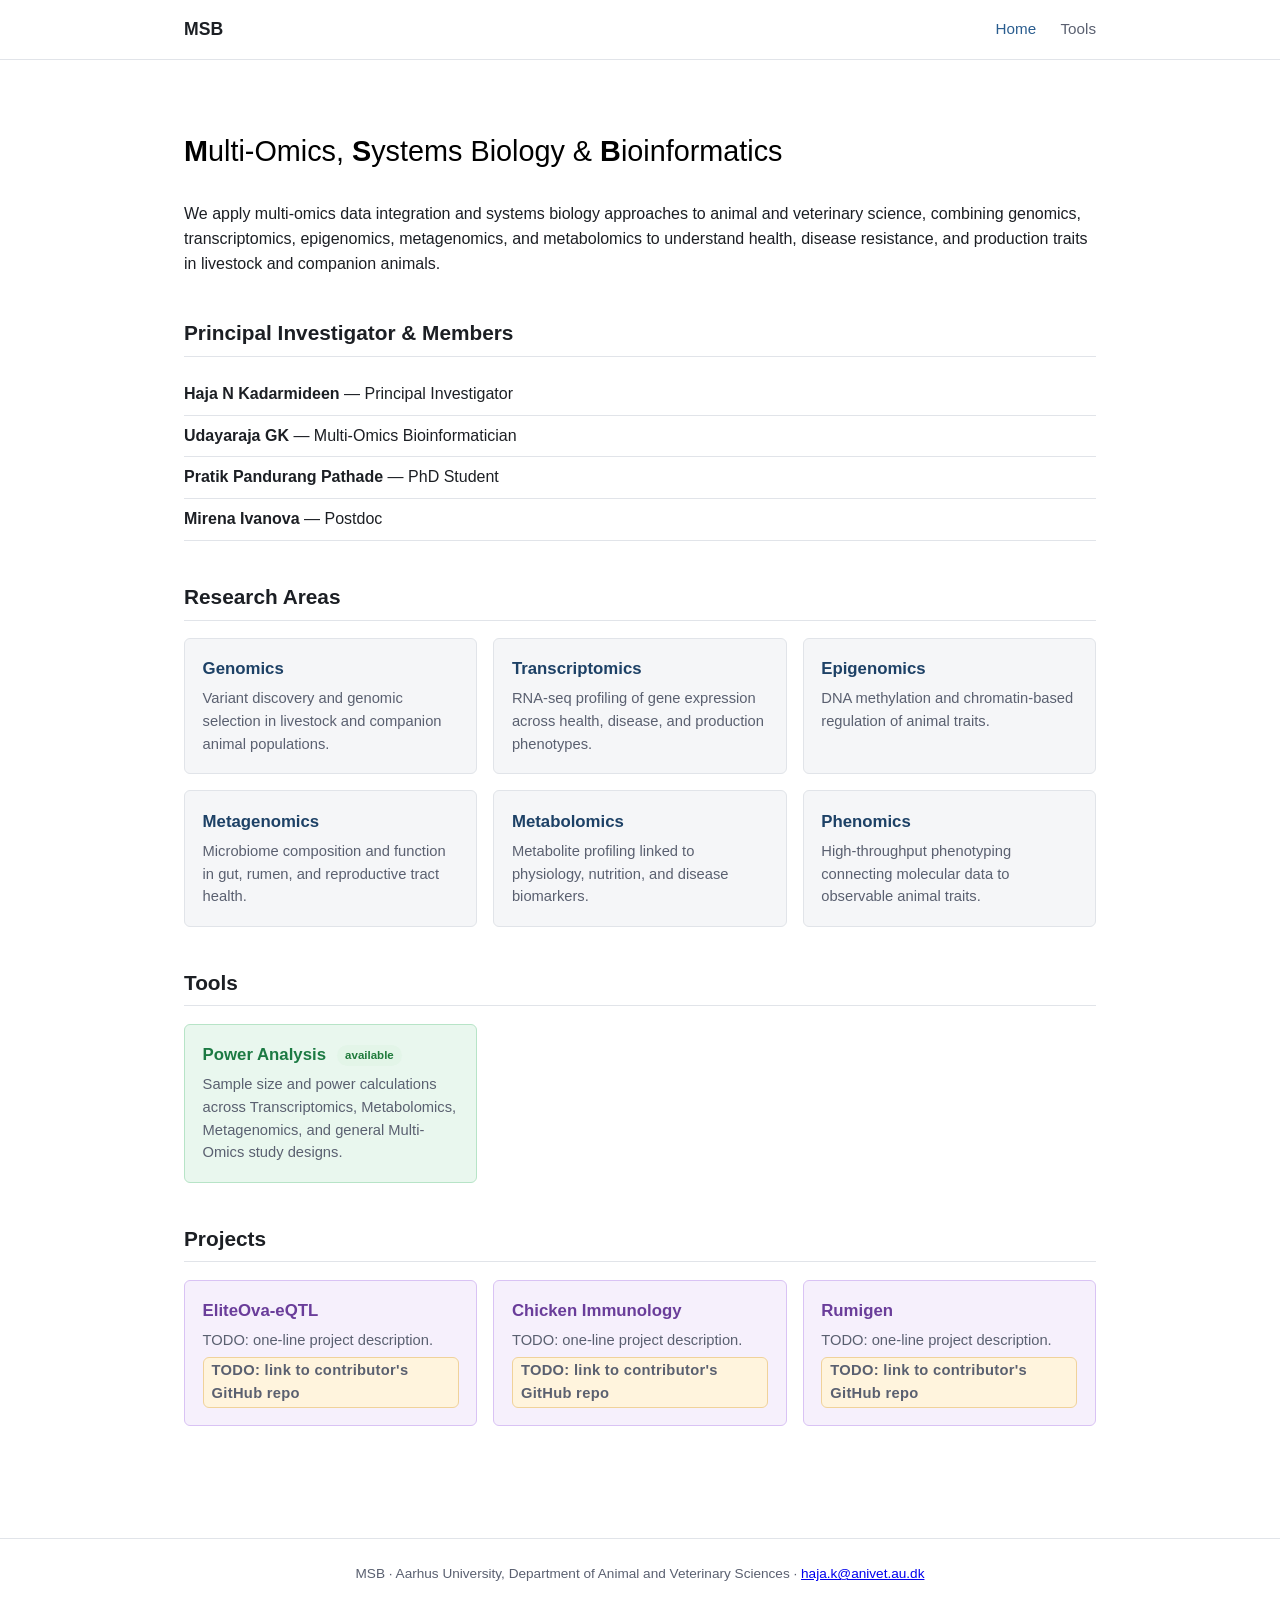
==== index.html @ 5faf8954 "team member update" ====
<!DOCTYPE html>
<html lang="en">
<head>
<meta charset="UTF-8">
<meta name="viewport" content="width=device-width, initial-scale=1.0">
<title>MSB &mdash; Multi-Omics, Systems Biology &amp; Bioinformatics</title>
<link rel="stylesheet" href="assets/style.css">
</head>
<body>

<header class="site-header">
  <div class="wrap">
    <a class="brand" href="index.html">MSB</a>
    <nav>
      <a href="index.html" class="active">Home</a>
      <a href="tools/index.html">Tools</a>
    </nav>
  </div>
</header>

<main>
  <p class="lede" style="font-size: 1.8rem; color: #000000;">
	<strong>M</strong>ulti-Omics, <strong>S</strong>ystems Biology &amp; <strong>B</strong>ioinformatics
  </p>
  <p>
    We apply multi-omics data integration and systems biology approaches to animal and veterinary science,
    combining genomics, transcriptomics, epigenomics, metagenomics, and metabolomics to understand health,
    disease resistance, and production traits in livestock and companion animals.
  </p>

  <h2>Principal Investigator &amp; Members</h2>
  <ul class="member-list">
    <li><strong>Haja N Kadarmideen</strong> &mdash; Principal Investigator</li>
    <li><strong>Udayaraja GK</strong> &mdash; Multi-Omics Bioinformatician</li>
    <li><strong>Pratik Pandurang Pathade</strong> &mdash; PhD Student</li>
	<li><strong>Mirena Ivanova</strong> &mdash; Postdoc</li>
  </ul>

  <h2>Research Areas</h2>
  <div class="card-grid">
    <div class="card">
      <h3>Genomics</h3>
      <p>Variant discovery and genomic selection in livestock and companion animal populations.</p>
    </div>
    <div class="card">
      <h3>Transcriptomics</h3>
      <p>RNA-seq profiling of gene expression across health, disease, and production phenotypes.</p>
    </div>
    <div class="card">
      <h3>Epigenomics</h3>
      <p>DNA methylation and chromatin-based regulation of animal traits.</p>
    </div>
    <div class="card">
      <h3>Metagenomics</h3>
      <p>Microbiome composition and function in gut, rumen, and reproductive tract health.</p>
    </div>
    <div class="card">
      <h3>Metabolomics</h3>
      <p>Metabolite profiling linked to physiology, nutrition, and disease biomarkers.</p>
    </div>
    <div class="card">
      <h3>Phenomics</h3>
      <p>High-throughput phenotyping connecting molecular data to observable animal traits.</p>
    </div>
  </div>

  <h2>Tools</h2>
  <div class="card-grid">
    <a class="card card-tool" href="tools/power-analysis/index.html">
      <h3>Power Analysis <span class="status-pill status-available">available</span></h3>
      <p>Sample size and power calculations across Transcriptomics, Metabolomics, Metagenomics, and general Multi-Omics study designs.</p>
    </a>
  </div>

  <h2>Projects</h2>
  <div class="card-grid">
    <div class="card card-project">
      <h3>EliteOva-eQTL</h3>
      <p>TODO: one-line project description.</p>
      <p class="todo">TODO: link to contributor's GitHub repo</p>
    </div>
    <div class="card card-project">
      <h3>Chicken Immunology</h3>
      <p>TODO: one-line project description.</p>
      <p class="todo">TODO: link to contributor's GitHub repo</p>
    </div>
    <div class="card card-project">
      <h3>Rumigen</h3>
      <p>TODO: one-line project description.</p>
      <p class="todo">TODO: link to contributor's GitHub repo</p>
    </div>
  </div>

  <!-- TODO (deferred, not currently shown): Selected Publications section.
       <h2>Selected Publications</h2>
       <ul class="pub-list">
         <li>Author list. Title. <em>Journal</em>, Year. link/DOI</li>
       </ul>
  -->
</main>

<footer class="site-footer">
  MSB &middot; Aarhus University, Department of Animal and Veterinary Sciences &middot;
  <a href="mailto:haja.k@anivet.au.dk">haja.k@anivet.au.dk</a>
</footer>

</body>
</html>
---- assets/style.css ----
:root {
  --bg: #ffffff;
  --bg-alt: #f5f6f8;
  --text: #1c1f24;
  --text-muted: #5a6070;
  --border: #e1e4e9;
  --accent: #2a5d8f;
  --accent-dark: #1d4166;
  --radius: 6px;
  --max-width: 960px;
  font-size: 16px;
}

* { box-sizing: border-box; }

body {
  margin: 0;
  font-family: -apple-system, BlinkMacSystemFont, "Segoe UI", Helvetica, Arial, sans-serif;
  color: var(--text);
  background: var(--bg);
  line-height: 1.55;
}

header.site-header {
  border-bottom: 1px solid var(--border);
  background: var(--bg);
}

.site-header .wrap {
  max-width: var(--max-width);
  margin: 0 auto;
  padding: 1rem 1.5rem;
  display: flex;
  align-items: center;
  justify-content: space-between;
}

.site-header .brand {
  font-weight: 600;
  font-size: 1.1rem;
  text-decoration: none;
  color: var(--text);
}

.site-header nav a {
  margin-left: 1.25rem;
  text-decoration: none;
  color: var(--text-muted);
  font-size: 0.95rem;
}

.site-header nav a:hover,
.site-header nav a.active {
  color: var(--accent);
}

main {
  max-width: var(--max-width);
  margin: 0 auto;
  padding: 2.5rem 1.5rem 4rem;
}

h1 { font-size: 1.8rem; margin-bottom: 0.5rem; }
h2 { font-size: 1.3rem; margin-top: 2.5rem; border-bottom: 1px solid var(--border); padding-bottom: 0.4rem; }
h3 { font-size: 1.05rem; margin-bottom: 0.3rem; }

p.lede { color: var(--text-muted); font-size: 1.05rem; }

.todo {
  display: inline-block;
  background: #fff4dd;
  color: #8a5a00;
  border: 1px solid #f0d29a;
  border-radius: var(--radius);
  padding: 0.1rem 0.5rem;
  font-size: 0.8rem;
  font-weight: 600;
  letter-spacing: 0.02em;
}

.card-grid {
  display: grid;
  grid-template-columns: repeat(auto-fill, minmax(220px, 1fr));
  gap: 1rem;
  margin-top: 1rem;
}

.card {
  border: 1px solid var(--border);
  border-radius: var(--radius);
  padding: 1.1rem;
  background: var(--bg-alt);
  text-decoration: none;
  color: var(--text);
  display: block;
}

.card:hover { border-color: var(--accent); }

.card.card-tool {
  background: #e9f7ee;
  border-color: #b7e4c7;
}
.card.card-tool h3 { color: #1c7a43; }

.card.card-project {
  background: #f6f0fc;
  border-color: #d9c3f4;
}
.card.card-project h3 { color: #6a3d9a; }

.power-layout {
  display: flex;
  gap: 1.75rem;
  align-items: flex-start;
  margin-top: 1.5rem;
}

.power-sidebar {
  display: flex;
  flex-direction: column;
  gap: 0.35rem;
  min-width: 190px;
  flex-shrink: 0;
}

.power-tab {
  text-align: left;
  padding: 0.6rem 0.9rem;
  border: 1px solid var(--border);
  border-radius: var(--radius);
  background: var(--bg);
  color: var(--text);
  cursor: pointer;
  font-size: 0.9rem;
  display: flex;
  align-items: center;
  justify-content: space-between;
  gap: 0.5rem;
}

.power-tab:hover { border-color: var(--accent); }

.power-tab.active {
  background: var(--accent);
  border-color: var(--accent);
  color: #fff;
}

.power-content {
  flex: 1;
  min-width: 0;
}

.power-panel { display: none; }
.power-panel.active { display: block; }

.power-empty-state {
  display: none;
  padding: 2rem 1.5rem;
  border: 1px dashed var(--border);
  border-radius: var(--radius);
  color: var(--text-muted);
  max-width: 700px;
}
.power-empty-state.active { display: block; }

.power-placeholder {
  padding: 1.5rem;
  border: 1px dashed var(--border);
  border-radius: var(--radius);
  color: var(--text-muted);
  max-width: 700px;
}

@media (max-width: 680px) {
  .power-layout { flex-direction: column; }
  .power-sidebar { flex-direction: row; flex-wrap: wrap; min-width: 0; }
}

.card h3 { margin-top: 0; color: var(--accent-dark); }
.card p { margin: 0.3rem 0 0; color: var(--text-muted); font-size: 0.92rem; }

.status-pill {
  display: inline-block;
  font-size: 0.72rem;
  font-weight: 600;
  padding: 0.1rem 0.5rem;
  border-radius: 999px;
  margin-left: 0.4rem;
  vertical-align: middle;
}

.status-available { background: #e3f5e8; color: #1e7a3a; }
.status-planned { background: #eef0f3; color: var(--text-muted); }

ul.member-list, ul.pub-list { list-style: none; padding: 0; margin: 0.5rem 0; }
ul.member-list li, ul.pub-list li {
  padding: 0.5rem 0;
  border-bottom: 1px solid var(--border);
}

form.calc-form {
  display: grid;
  grid-template-columns: repeat(auto-fit, minmax(220px, 1fr));
  gap: 1rem 1.5rem;
  margin-top: 1.5rem;
  max-width: 700px;
}

form.calc-form label {
  display: block;
  font-size: 0.85rem;
  font-weight: 600;
  margin-bottom: 0.25rem;
}

form.calc-form input,
form.calc-form select {
  width: 100%;
  padding: 0.45rem 0.55rem;
  border: 1px solid var(--border);
  border-radius: var(--radius);
  font-size: 0.95rem;
}

form.calc-form .field-hint {
  font-size: 0.78rem;
  color: var(--text-muted);
  margin-top: 0.2rem;
}

form.calc-form .full-width { grid-column: 1 / -1; }

.mode-toggle {
  display: flex;
  gap: 0.5rem;
  margin: 1rem 0;
}

.mode-toggle button {
  padding: 0.4rem 0.9rem;
  border: 1px solid var(--border);
  background: var(--bg);
  border-radius: 999px;
  cursor: pointer;
  font-size: 0.88rem;
}

.mode-toggle button.active {
  background: var(--accent);
  border-color: var(--accent);
  color: white;
}

button.calc-submit {
  grid-column: 1 / -1;
  justify-self: start;
  padding: 0.55rem 1.4rem;
  background: var(--accent);
  color: white;
  border: none;
  border-radius: var(--radius);
  font-size: 0.95rem;
  cursor: pointer;
}

button.calc-submit:hover { background: var(--accent-dark); }

.mtc-toggle-label {
  display: flex;
  align-items: center;
  gap: 0.5rem;
  font-size: 0.85rem;
  font-weight: 600;
  cursor: pointer;
  margin-top: 0.25rem;
}

.mtc-row {
  display: flex;
  gap: 1rem;
  flex-wrap: wrap;
  padding: 0.75rem 1rem;
  background: var(--bg-alt);
  border: 1px solid var(--border);
  border-radius: var(--radius);
}

.mtc-row > div { flex: 1; min-width: 150px; }

.result-box {
  margin-top: 1.5rem;
  padding: 1rem 1.25rem;
  background: var(--bg-alt);
  border: 1px solid var(--border);
  border-radius: var(--radius);
  max-width: 700px;
}

.result-box .headline {
  font-size: 1.5rem;
  font-weight: 700;
  color: var(--accent-dark);
}

.result-box.hidden { display: none; }

.caveat {
  font-size: 0.85rem;
  color: var(--text-muted);
  border-left: 3px solid var(--border);
  padding-left: 0.75rem;
  margin-top: 1rem;
  max-width: 700px;
}

footer.site-footer {
  border-top: 1px solid var(--border);
  margin-top: 3rem;
  padding: 1.5rem;
  text-align: center;
  color: var(--text-muted);
  font-size: 0.85rem;
}
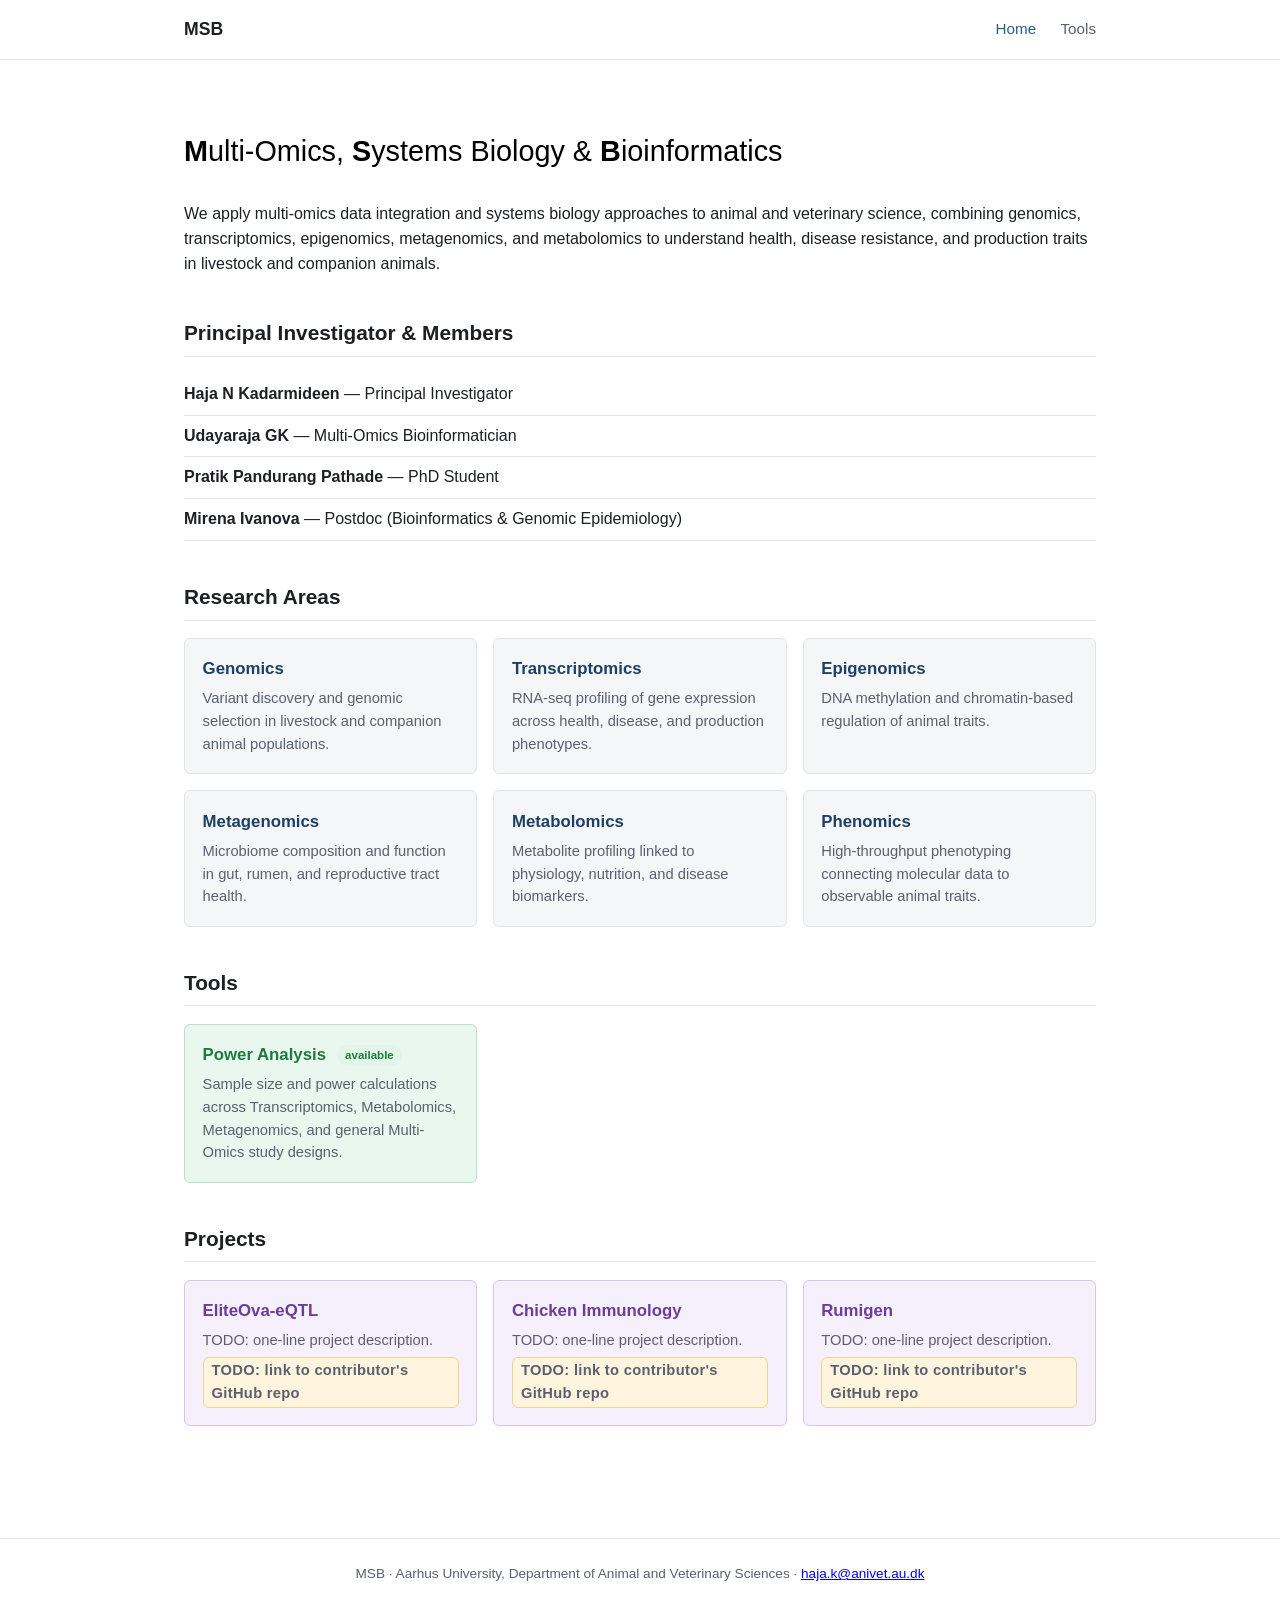
==== commit cf49a03d: "team member updates" ====
--- a/index.html
+++ b/index.html
@@ -33,7 +33,7 @@
     <li><strong>Haja N Kadarmideen</strong> &mdash; Principal Investigator</li>
     <li><strong>Udayaraja GK</strong> &mdash; Multi-Omics Bioinformatician</li>
     <li><strong>Pratik Pandurang Pathade</strong> &mdash; PhD Student</li>
-	<li><strong>Mirena Ivanova</strong> &mdash; Postdoc</li>
+	<li><strong>Mirena Ivanova</strong> &mdash; Postdoc (Bioinformatics & Genomic Epidemiology) </li>
   </ul>
 
   <h2>Research Areas</h2>
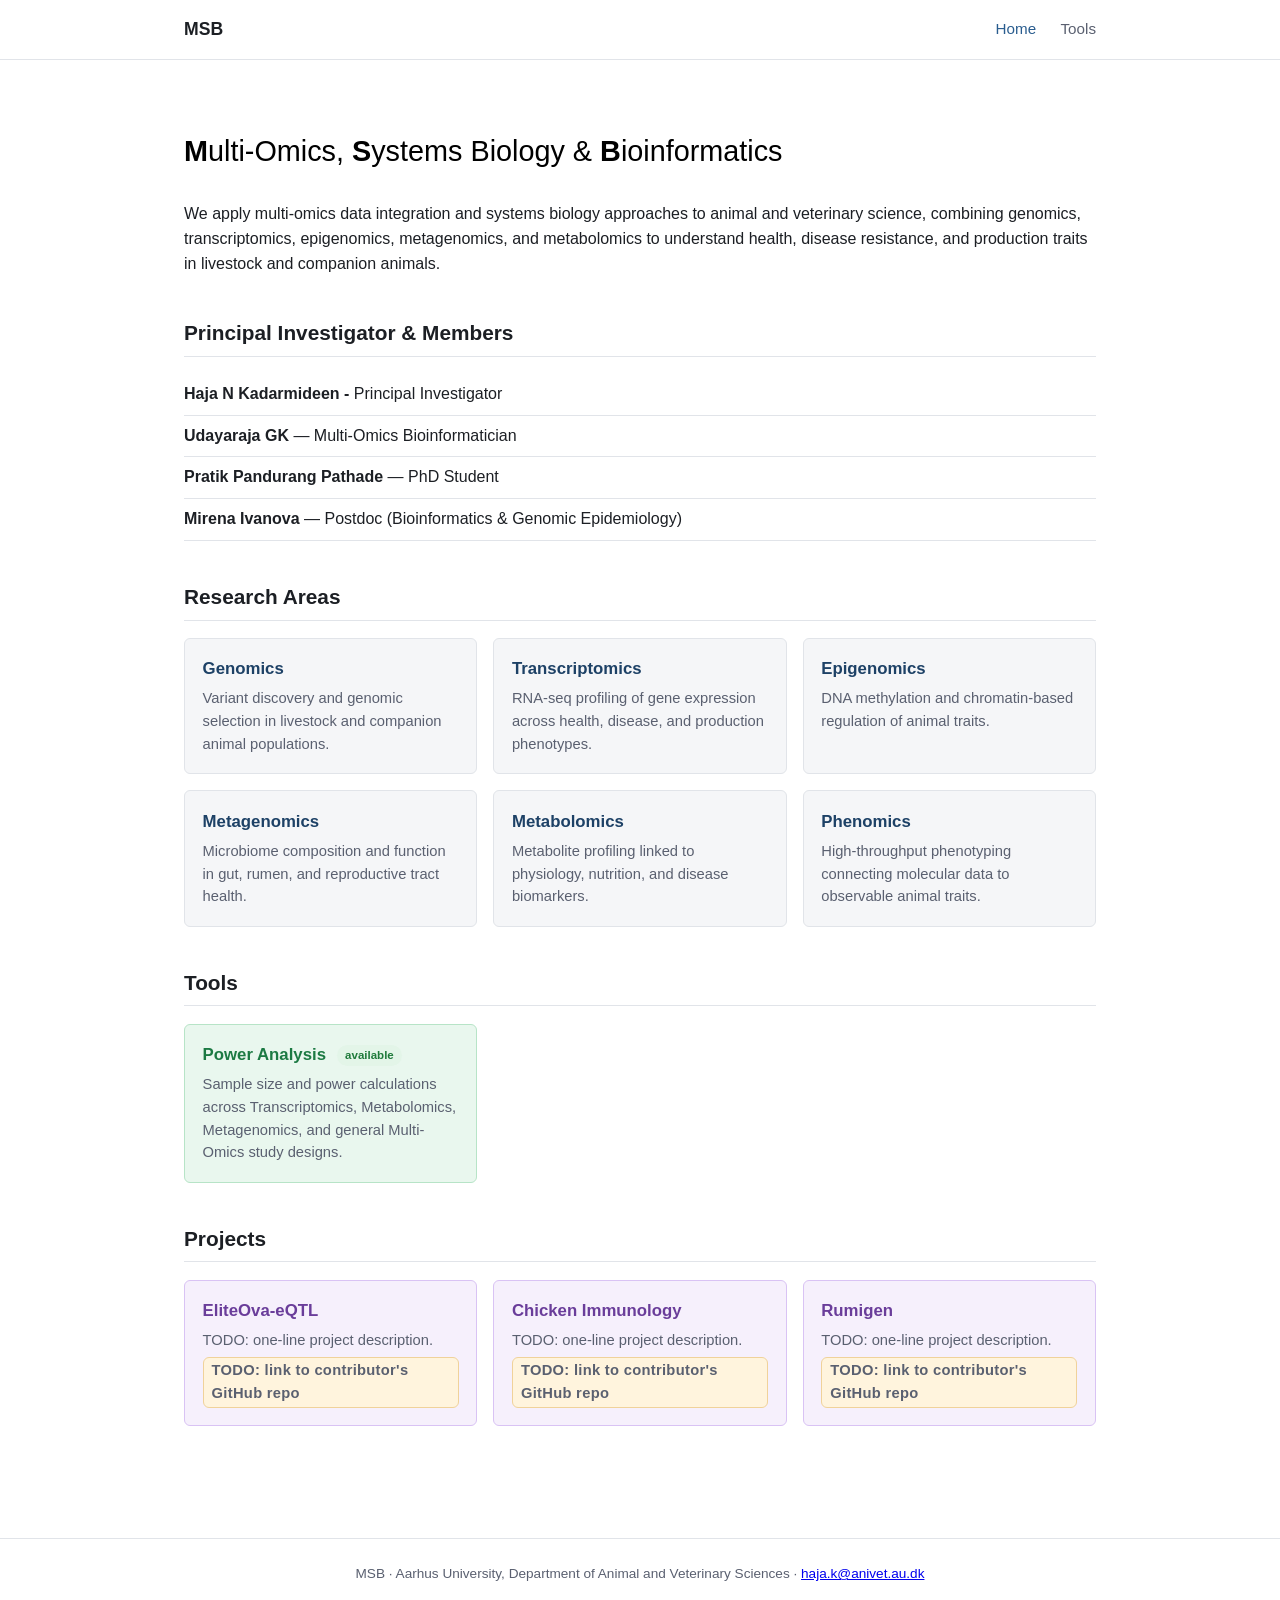
==== commit 5bdabdac: "text updates" ====
--- a/index.html
+++ b/index.html
@@ -30,10 +30,10 @@
 
   <h2>Principal Investigator &amp; Members</h2>
   <ul class="member-list">
-    <li><strong>Haja N Kadarmideen</strong> &mdash; Principal Investigator</li>
+    <li><strong>Haja N Kadarmideen - </strong> Principal Investigator</li>
     <li><strong>Udayaraja GK</strong> &mdash; Multi-Omics Bioinformatician</li>
     <li><strong>Pratik Pandurang Pathade</strong> &mdash; PhD Student</li>
-	<li><strong>Mirena Ivanova</strong> &mdash; Postdoc (Bioinformatics & Genomic Epidemiology) </li>
+	<li><strong>Mirena Ivanova</strong> &mdash; Postdoc (Bioinformatics & Genomic Epidemiology)</li>
   </ul>
 
   <h2>Research Areas</h2>
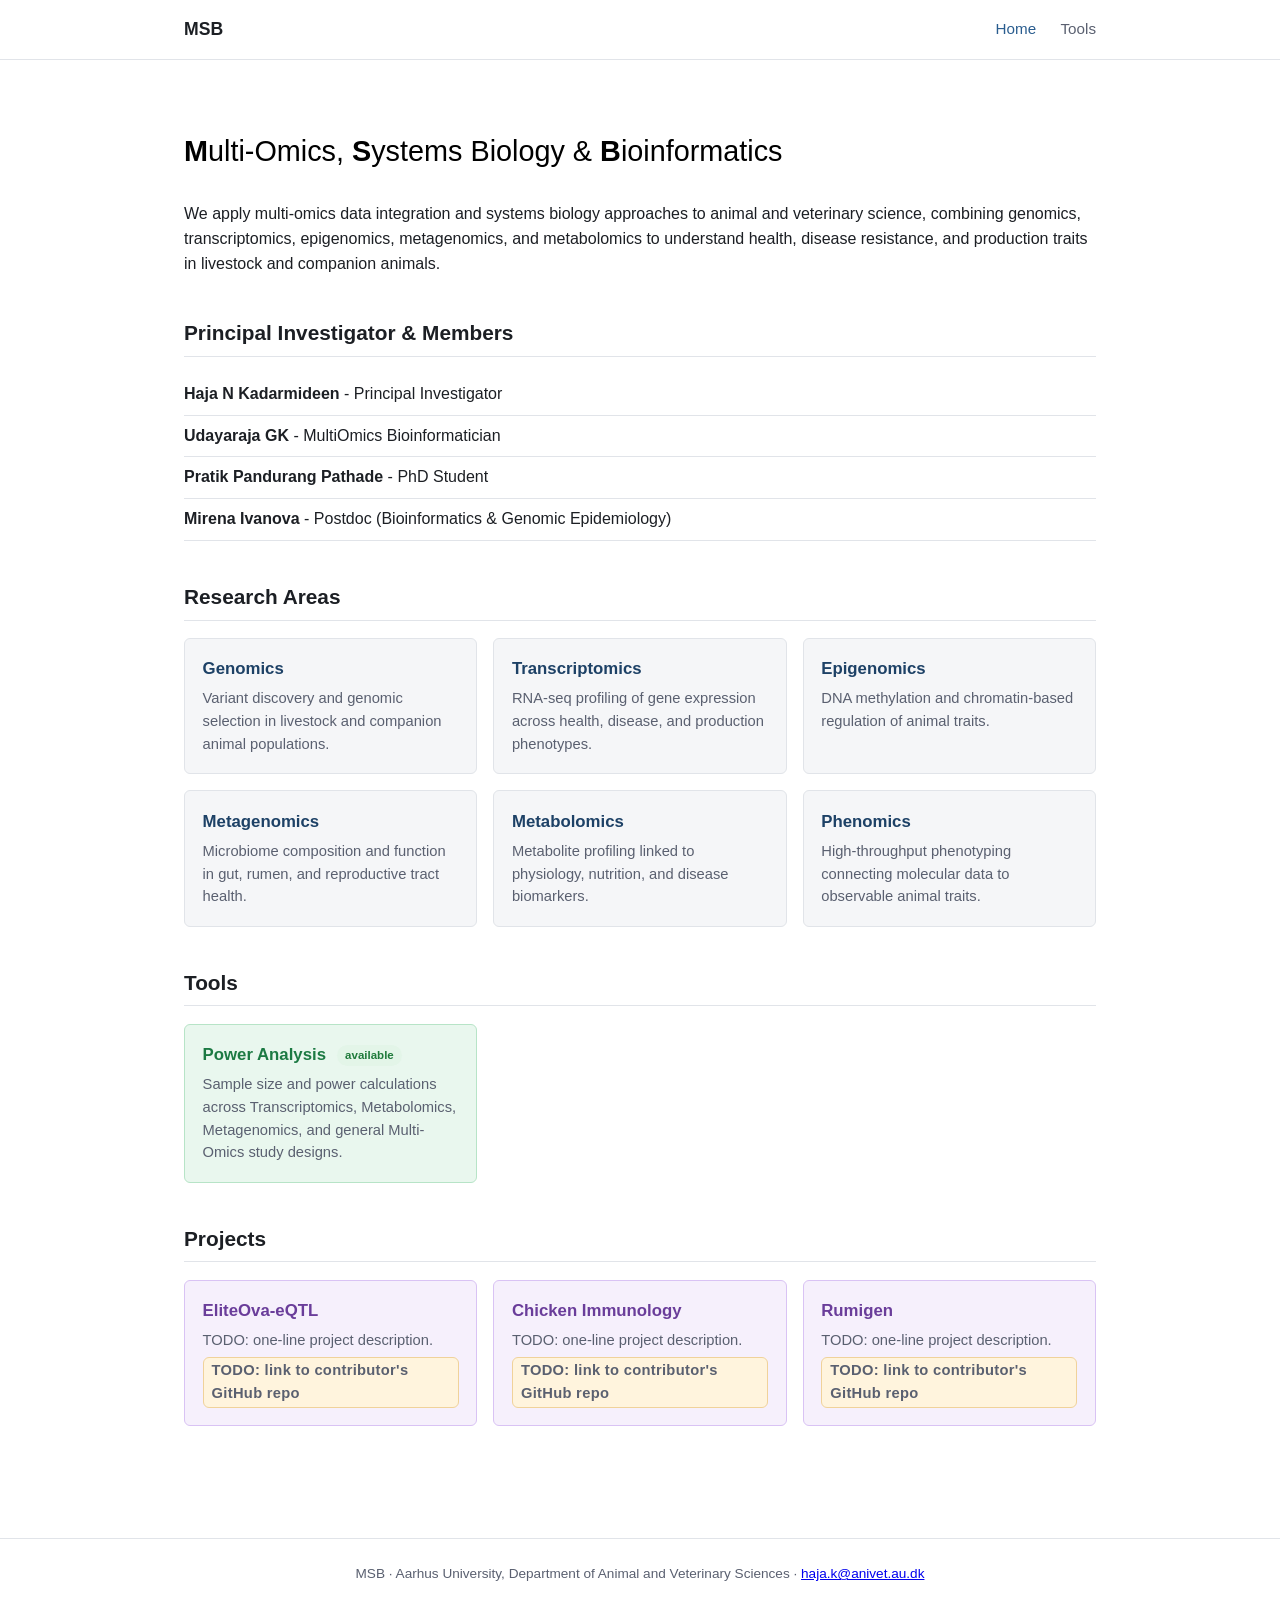
==== commit 1e2423e5: "text updates - names" ====
--- a/index.html
+++ b/index.html
@@ -30,10 +30,10 @@
 
   <h2>Principal Investigator &amp; Members</h2>
   <ul class="member-list">
-    <li><strong>Haja N Kadarmideen - </strong> Principal Investigator</li>
-    <li><strong>Udayaraja GK</strong> &mdash; Multi-Omics Bioinformatician</li>
-    <li><strong>Pratik Pandurang Pathade</strong> &mdash; PhD Student</li>
-	<li><strong>Mirena Ivanova</strong> &mdash; Postdoc (Bioinformatics & Genomic Epidemiology)</li>
+    <li><strong>Haja N Kadarmideen</strong> - Principal Investigator</li>
+    <li><strong>Udayaraja GK</strong> - MultiOmics Bioinformatician</li>
+    <li><strong>Pratik Pandurang Pathade</strong> - PhD Student</li>
+	<li><strong>Mirena Ivanova</strong> - Postdoc (Bioinformatics & Genomic Epidemiology)</li>
   </ul>
 
   <h2>Research Areas</h2>
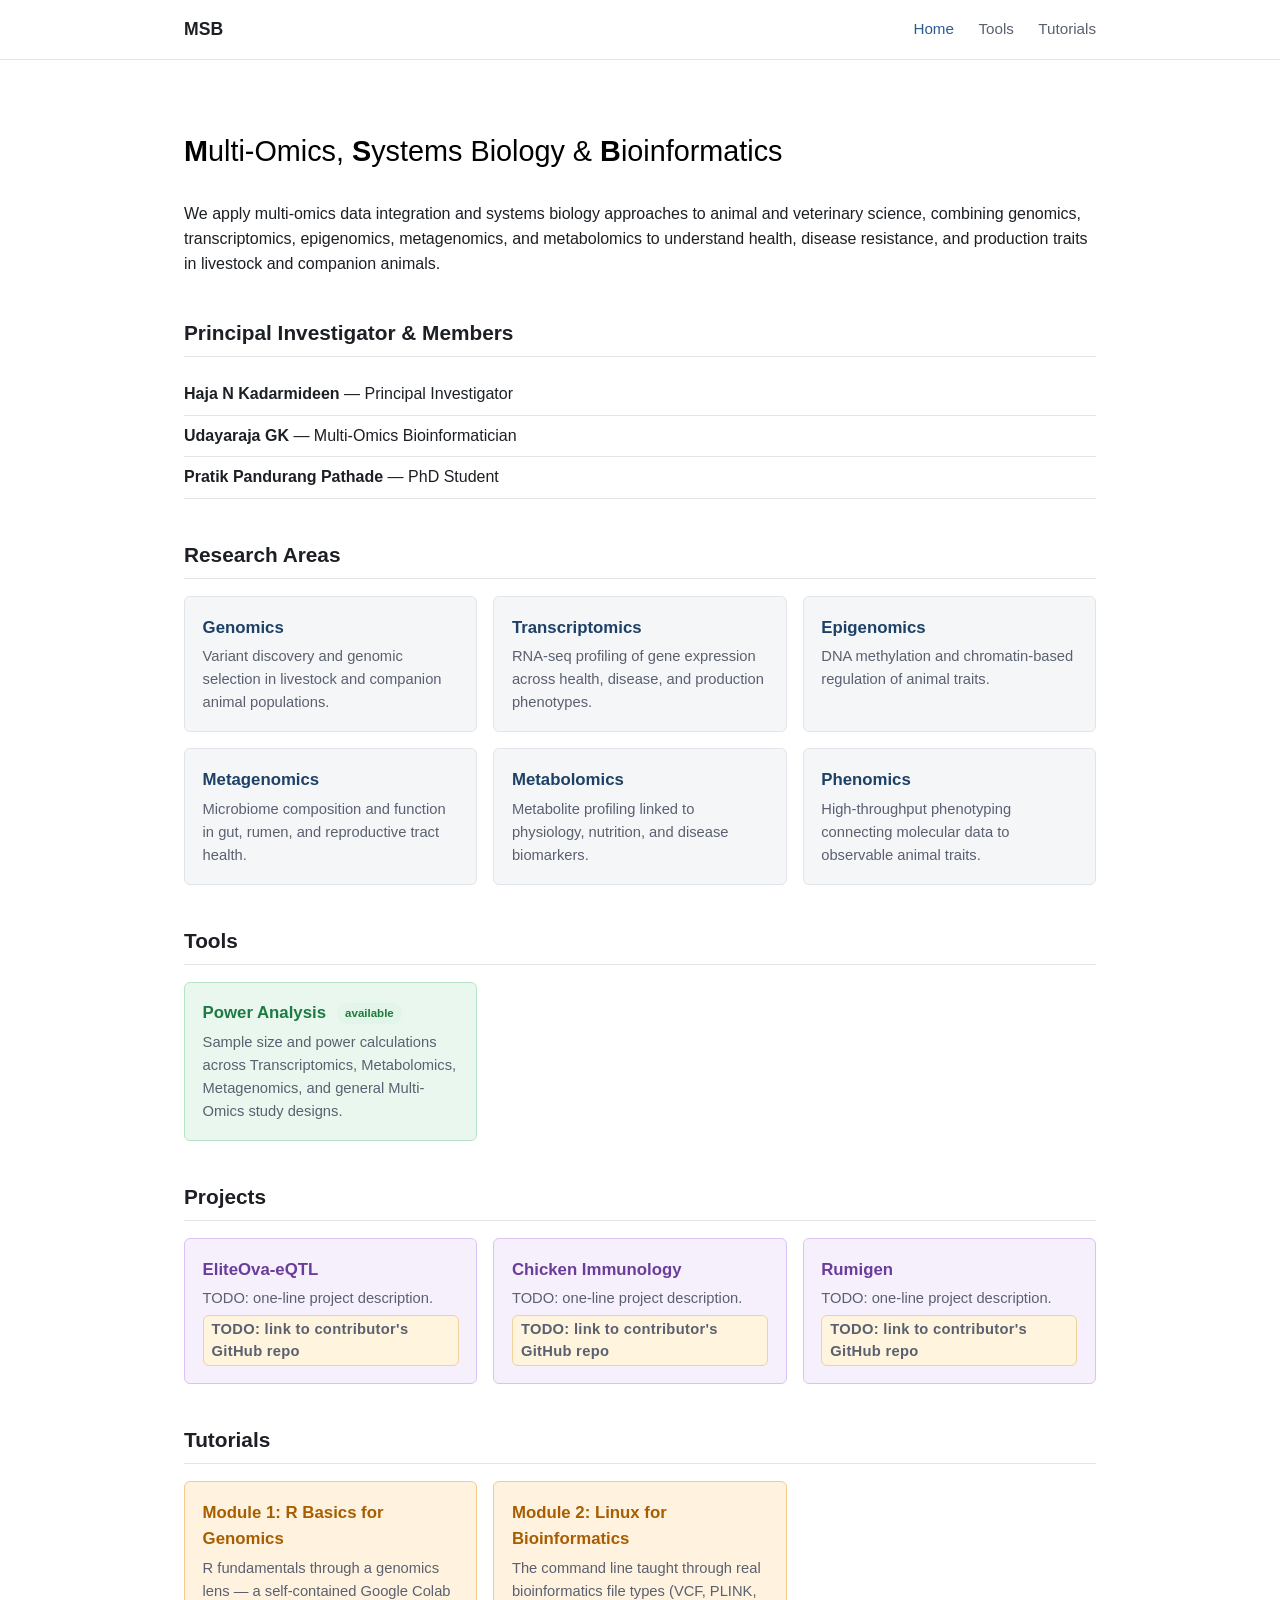
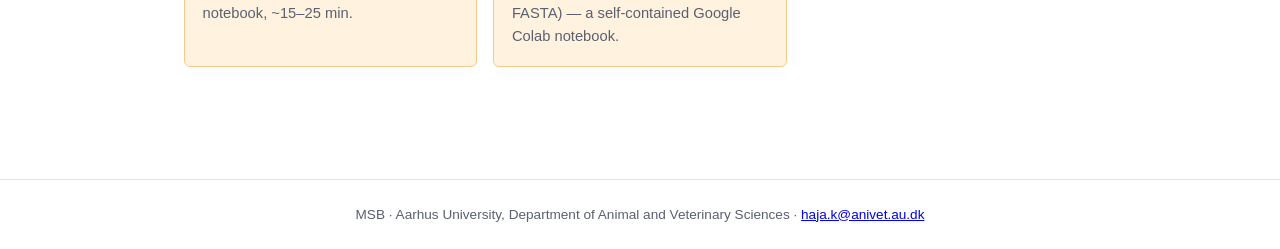
==== commit 4f110113: "Add Tutorials section: R basics and Linux basics modules, hub page, nav updates" ====
--- a/index.html
+++ b/index.html
@@ -14,6 +14,7 @@
     <nav>
       <a href="index.html" class="active">Home</a>
       <a href="tools/index.html">Tools</a>
+      <a href="tutorials/index.html">Tutorials</a>
     </nav>
   </div>
 </header>
@@ -30,10 +31,9 @@
 
   <h2>Principal Investigator &amp; Members</h2>
   <ul class="member-list">
-    <li><strong>Haja N Kadarmideen</strong> - Principal Investigator</li>
-    <li><strong>Udayaraja GK</strong> - MultiOmics Bioinformatician</li>
-    <li><strong>Pratik Pandurang Pathade</strong> - PhD Student</li>
-	<li><strong>Mirena Ivanova</strong> - Postdoc (Bioinformatics & Genomic Epidemiology)</li>
+    <li><strong>Haja N Kadarmideen</strong> &mdash; Principal Investigator</li>
+    <li><strong>Udayaraja GK</strong> &mdash; Multi-Omics Bioinformatician</li>
+    <li><strong>Pratik Pandurang Pathade</strong> &mdash; PhD Student</li>
   </ul>
 
   <h2>Research Areas</h2>
@@ -91,6 +91,18 @@
     </div>
   </div>
 
+  <h2>Tutorials</h2>
+  <div class="card-grid">
+    <a class="card card-tutorial" href="tutorials/index.html#r-basics">
+      <h3>Module 1: R Basics for Genomics</h3>
+      <p>R fundamentals through a genomics lens &mdash; a self-contained Google Colab notebook, ~15&ndash;25 min.</p>
+    </a>
+    <a class="card card-tutorial" href="tutorials/index.html#linux-basics">
+      <h3>Module 2: Linux for Bioinformatics</h3>
+      <p>The command line taught through real bioinformatics file types (VCF, PLINK, FASTA) &mdash; a self-contained Google Colab notebook.</p>
+    </a>
+  </div>
+
   <!-- TODO (deferred, not currently shown): Selected Publications section.
        <h2>Selected Publications</h2>
        <ul class="pub-list">
--- a/assets/style.css
+++ b/assets/style.css
@@ -109,6 +109,12 @@
 }
 .card.card-project h3 { color: #6a3d9a; }
 
+.card.card-tutorial {
+  background: #fff3e0;
+  border-color: #f5cb8c;
+}
+.card.card-tutorial h3 { color: #a85d00; }
+
 .power-layout {
   display: flex;
   gap: 1.75rem;
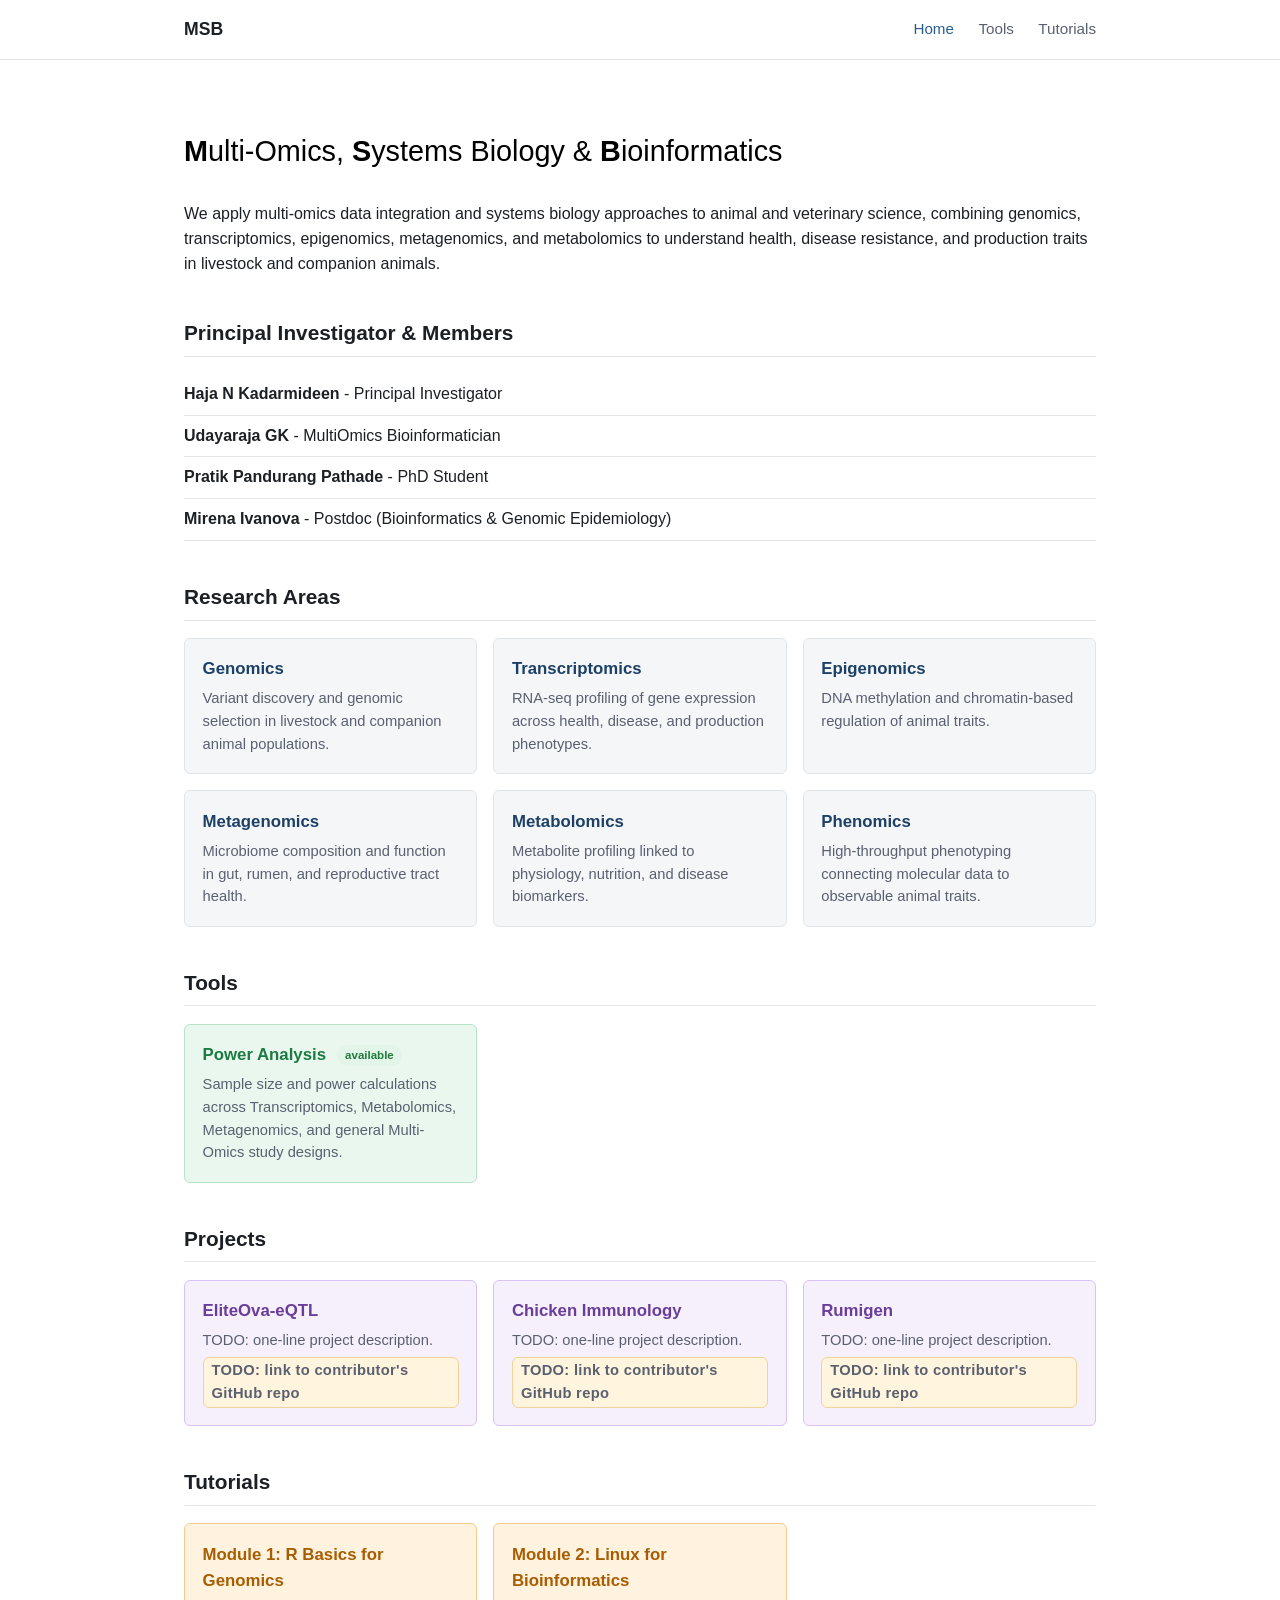
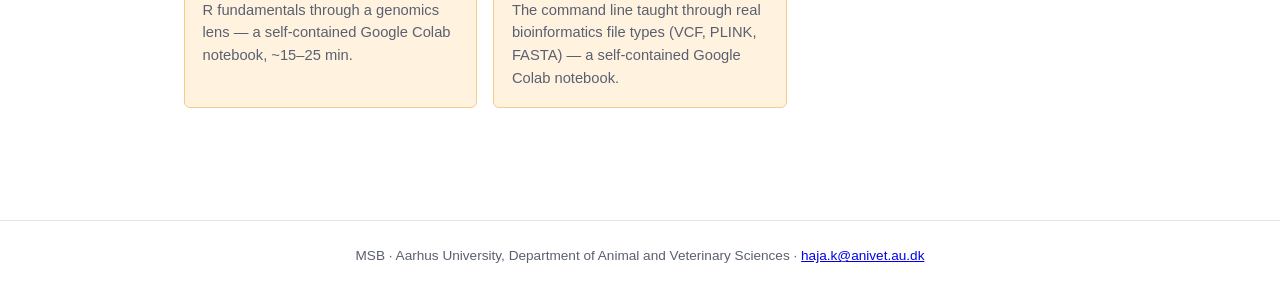
==== commit 7c4d8d45: "Merge branch 'main' of https://github.com/udayaraja/MSB" ====
--- a/index.html
+++ b/index.html
@@ -31,9 +31,10 @@
 
   <h2>Principal Investigator &amp; Members</h2>
   <ul class="member-list">
-    <li><strong>Haja N Kadarmideen</strong> &mdash; Principal Investigator</li>
-    <li><strong>Udayaraja GK</strong> &mdash; Multi-Omics Bioinformatician</li>
-    <li><strong>Pratik Pandurang Pathade</strong> &mdash; PhD Student</li>
+    <li><strong>Haja N Kadarmideen</strong> - Principal Investigator</li>
+    <li><strong>Udayaraja GK</strong> - MultiOmics Bioinformatician</li>
+    <li><strong>Pratik Pandurang Pathade</strong> - PhD Student</li>
+	<li><strong>Mirena Ivanova</strong> - Postdoc (Bioinformatics & Genomic Epidemiology)</li>
   </ul>
 
   <h2>Research Areas</h2>
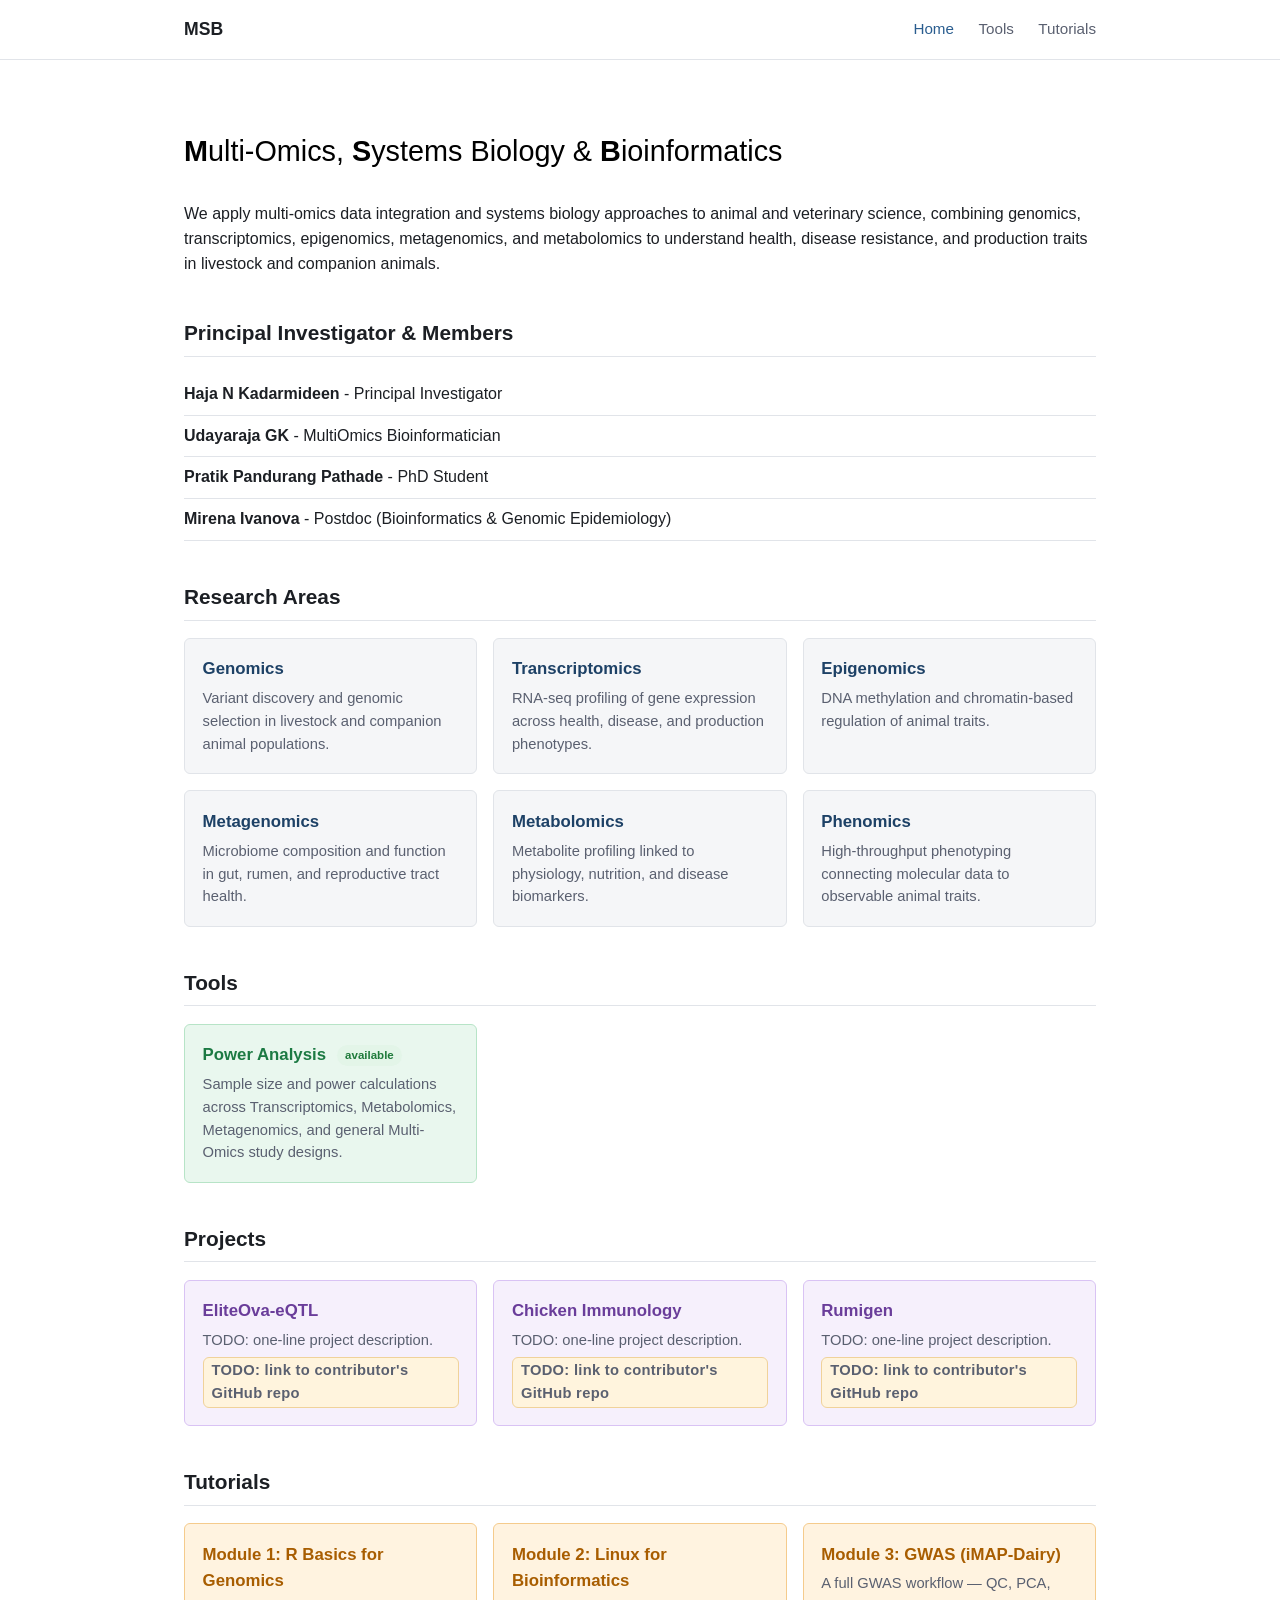
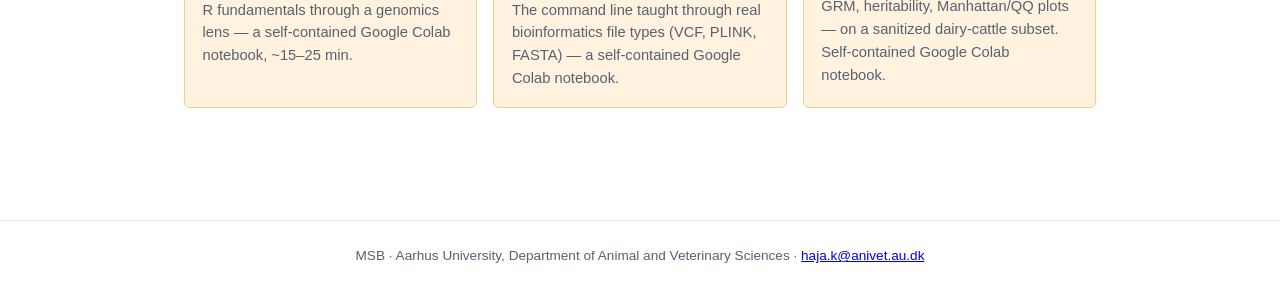
==== commit 71e9b5c7: "Add GWAS (iMAP-Dairy) tutorial module" ====
--- a/index.html
+++ b/index.html
@@ -102,6 +102,10 @@
       <h3>Module 2: Linux for Bioinformatics</h3>
       <p>The command line taught through real bioinformatics file types (VCF, PLINK, FASTA) &mdash; a self-contained Google Colab notebook.</p>
     </a>
+    <a class="card card-tutorial" href="tutorials/index.html#gwas">
+      <h3>Module 3: GWAS (iMAP-Dairy)</h3>
+      <p>A full GWAS workflow &mdash; QC, PCA, GRM, heritability, Manhattan/QQ plots &mdash; on a sanitized dairy-cattle subset. Self-contained Google Colab notebook.</p>
+    </a>
   </div>
 
   <!-- TODO (deferred, not currently shown): Selected Publications section.
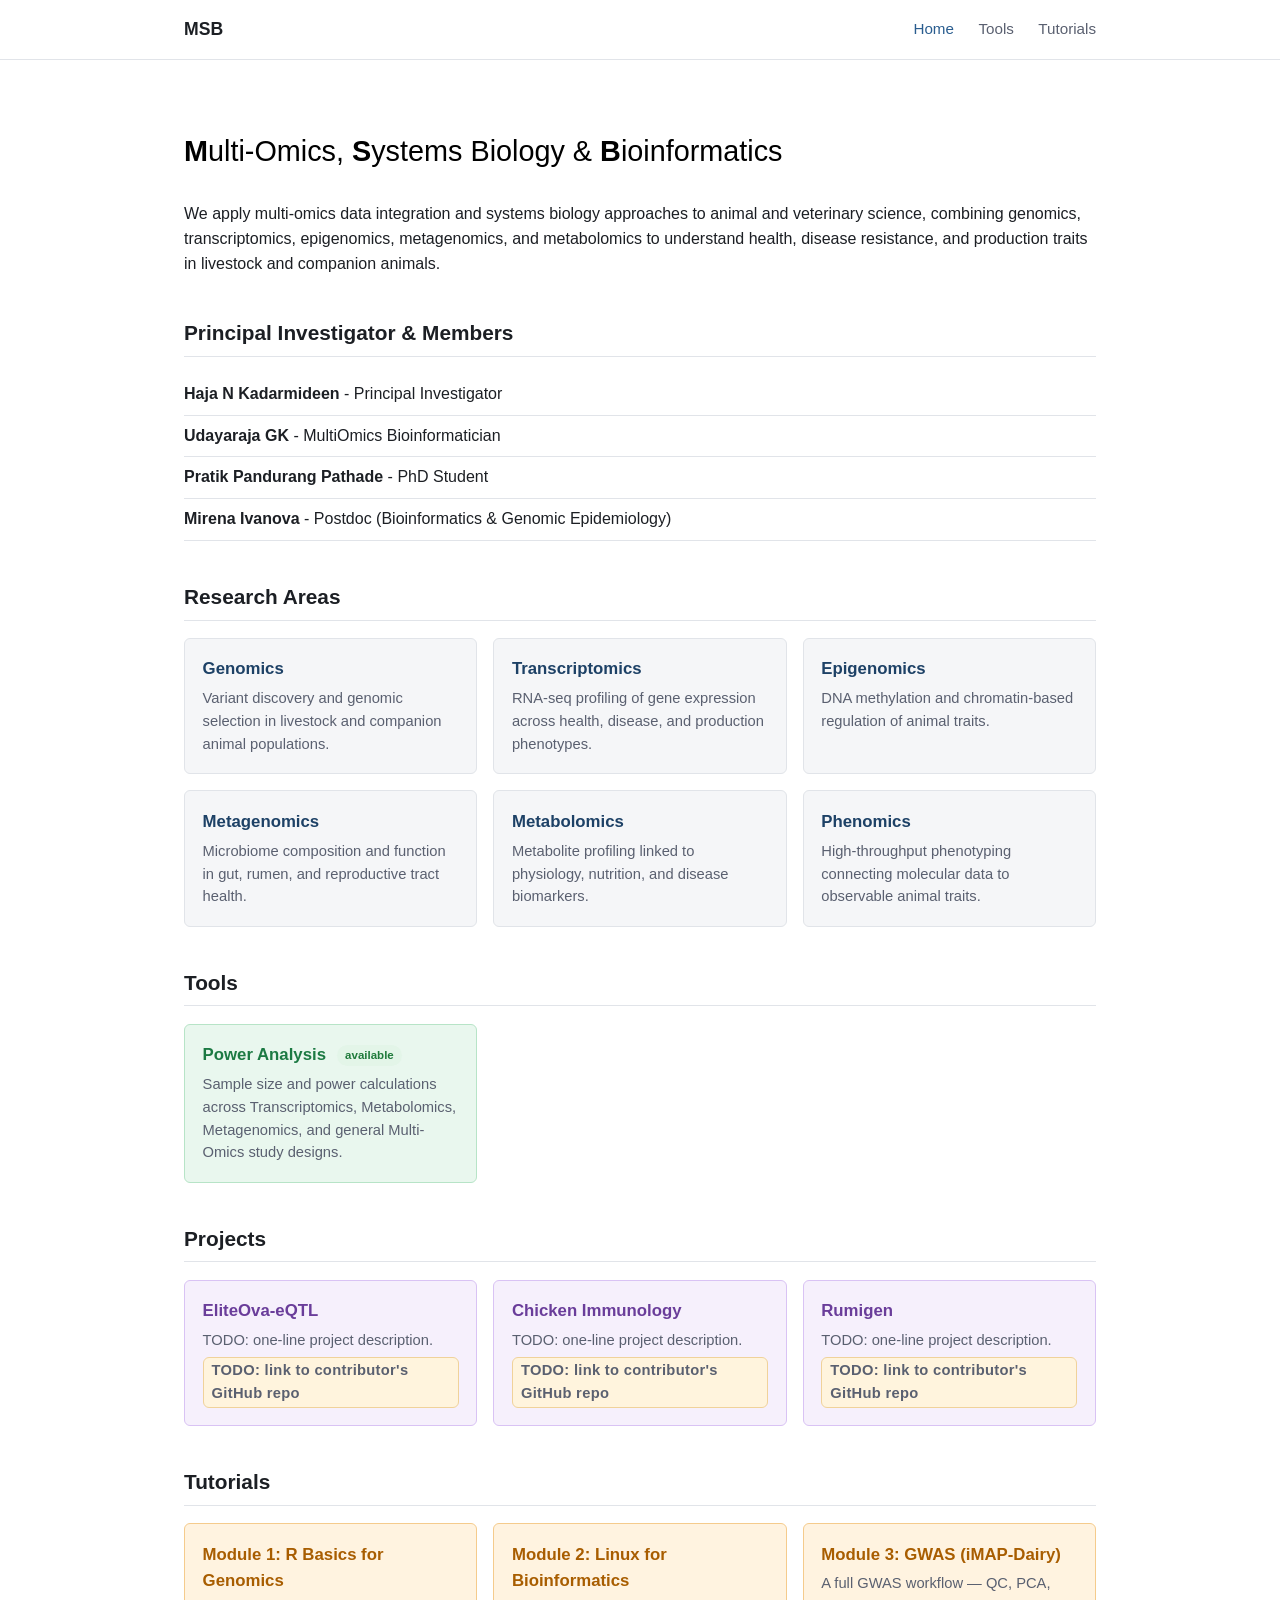
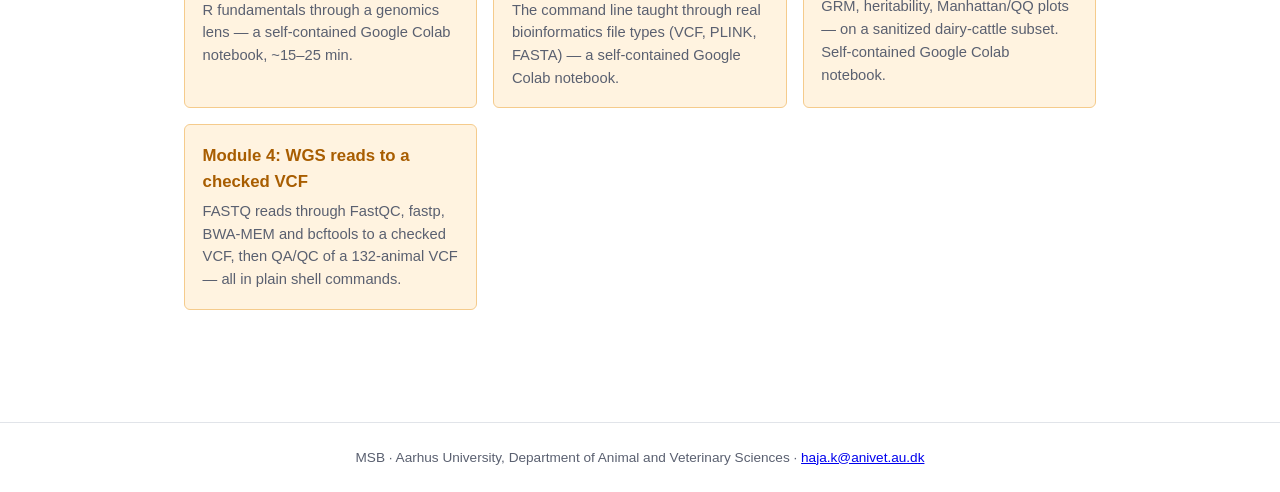
==== commit b84fa28d: "Add Module 4 (WGS->VCF) with self-healing data fetch in Part C" ====
--- a/index.html
+++ b/index.html
@@ -106,6 +106,10 @@
       <h3>Module 3: GWAS (iMAP-Dairy)</h3>
       <p>A full GWAS workflow &mdash; QC, PCA, GRM, heritability, Manhattan/QQ plots &mdash; on a sanitized dairy-cattle subset. Self-contained Google Colab notebook.</p>
     </a>
+    <a class="card card-tutorial" href="tutorials/index.html#wgs-vcf">
+      <h3>Module 4: WGS reads to a checked VCF</h3>
+      <p>FASTQ reads through FastQC, fastp, BWA-MEM and bcftools to a checked VCF, then QA/QC of a 132-animal VCF &mdash; all in plain shell commands.</p>
+    </a>
   </div>
 
   <!-- TODO (deferred, not currently shown): Selected Publications section.
